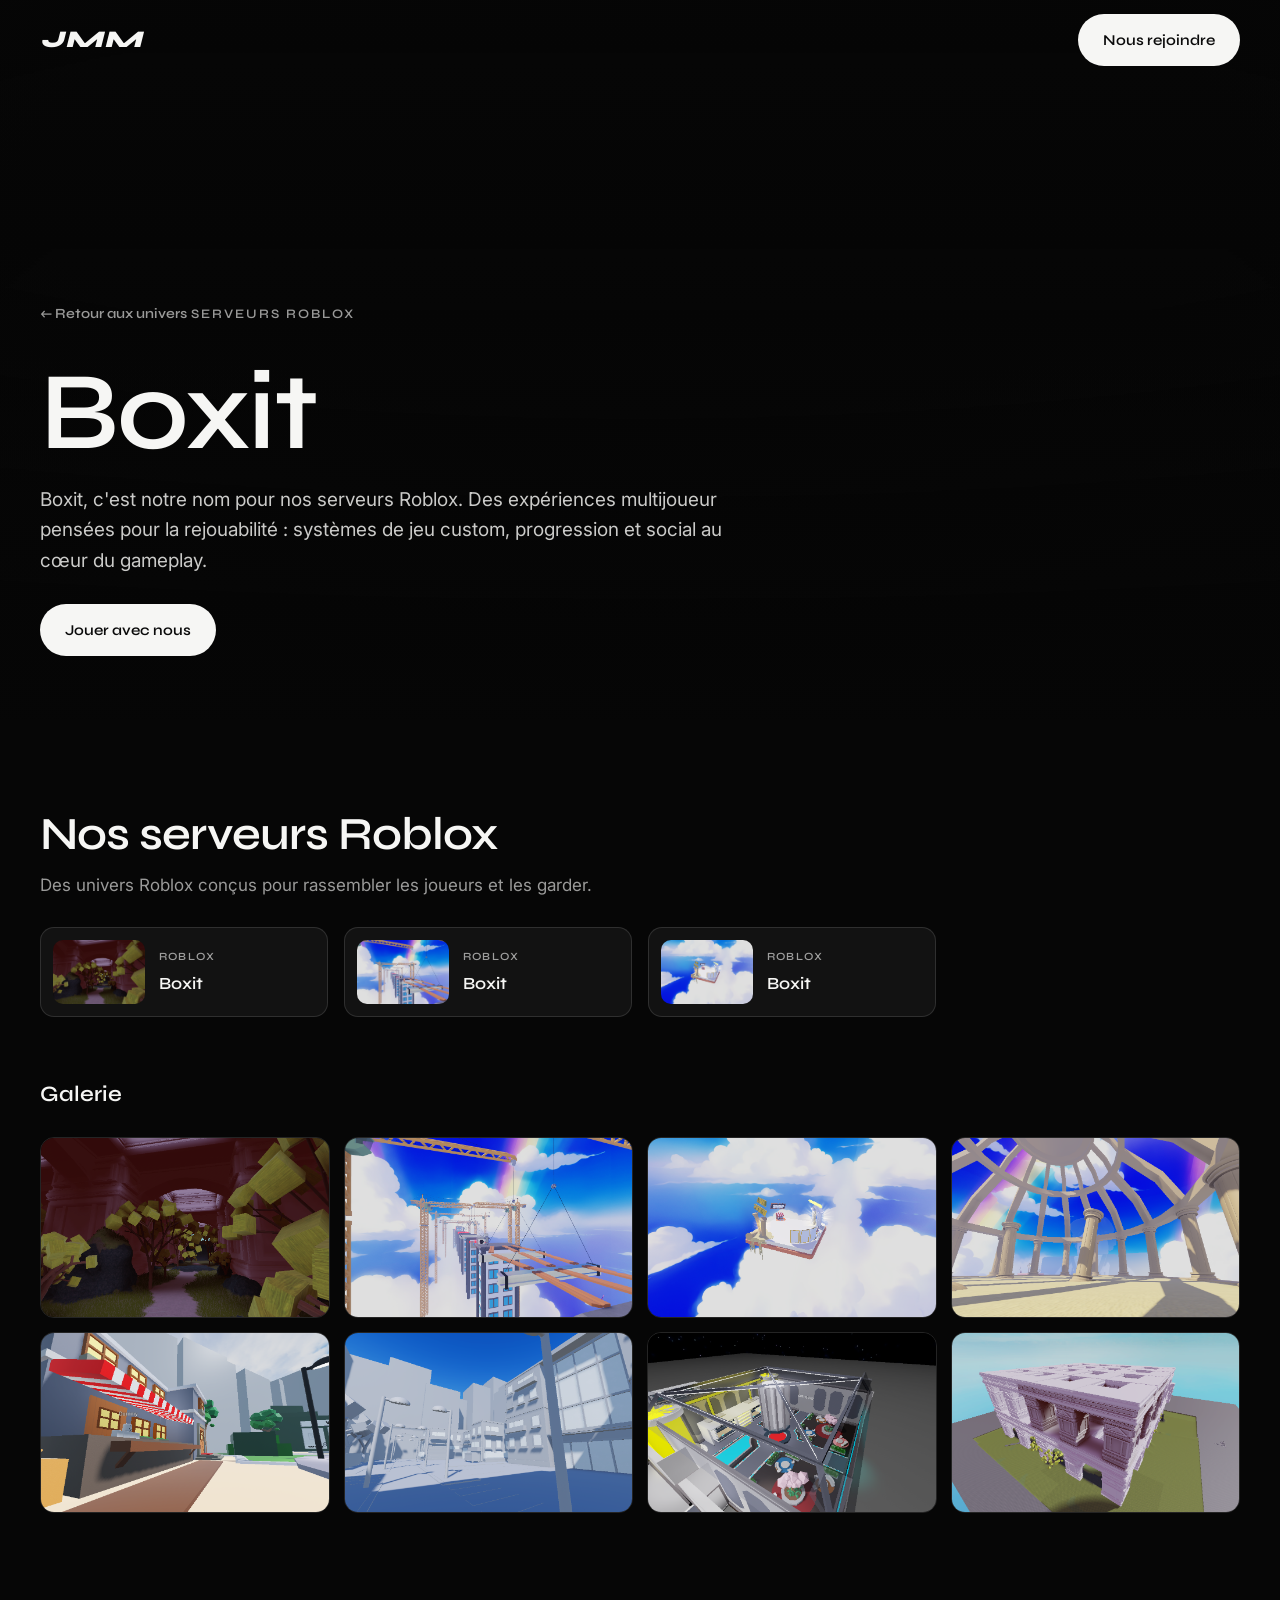
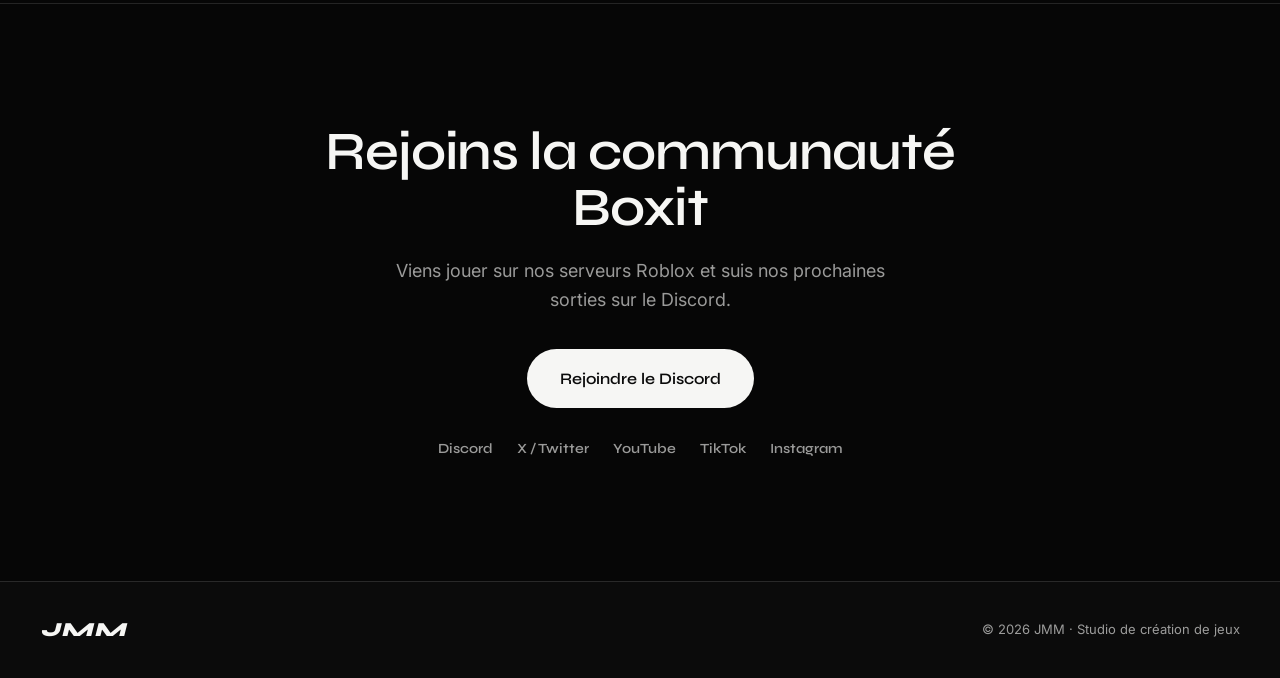
==== boxit.html @ cb634ab4 "Site JMM : studio de création de jeux Hero vidéo, derniers jeux, pages dédiées Harmonie (FiveM) / Bo" ====
<!DOCTYPE html>
<html lang="fr">
<head>
  <meta charset="UTF-8" />
  <meta name="viewport" content="width=device-width, initial-scale=1.0" />
  <title>Boxit — Serveurs Roblox | JMM</title>
  <meta name="description" content="Boxit : notre nom pour nos serveurs Roblox. Des expériences multijoueur pensées pour la rejouabilité." />
  <link rel="preconnect" href="https://fonts.googleapis.com" />
  <link rel="preconnect" href="https://fonts.gstatic.com" crossorigin />
  <link href="https://fonts.googleapis.com/css2?family=Inter:wght@400;500;600&family=Syne:wght@500;600;700;800&display=swap" rel="stylesheet" />
  <link rel="stylesheet" href="styles.css" />
</head>
<body>

  <header class="header" id="header">
    <div class="header__inner">
      <a href="index.html" class="logo">JMM</a>
      <a href="index.html#contact" class="btn btn--solid header__cta">Nous rejoindre</a>
    </div>
  </header>

  <!-- SOUS-HERO -->
  <section class="subhero">
    <div class="subhero__bg">
      <video autoplay muted loop playsinline preload="auto"><source src="videos/boxit.mp4" type="video/mp4" /></video>
      <div class="hero__filter"></div>
    </div>
    <div class="subhero__content">
      <a href="index.html#univers" class="back">← Retour aux univers</a>
      <span class="subhero__type">Serveurs Roblox</span>
      <h1 class="subhero__title">Boxit</h1>
      <p class="subhero__sub">
        Boxit, c'est notre nom pour nos serveurs Roblox. Des expériences multijoueur pensées
        pour la rejouabilité : systèmes de jeu custom, progression et social au cœur du gameplay.
      </p>
      <a href="index.html#contact" class="btn btn--solid">Jouer avec nous</a>
    </div>
  </section>

  <!-- DÉTAIL -->
  <section class="detail">
    <div class="detail__inner">
      <div class="detail__intro">
        <h2 class="section-title">Nos serveurs Roblox</h2>
        <p>Des univers Roblox conçus pour rassembler les joueurs et les garder.</p>
      </div>

      <div class="glist">
        <article class="gitem"><img src="images/boxit-1.png" alt="Boxit" /><div><span class="gitem__tag">Roblox</span><h4>Boxit</h4></div></article>
        <article class="gitem"><img src="images/boxit-2.png" alt="Boxit" /><div><span class="gitem__tag">Roblox</span><h4>Boxit</h4></div></article>
        <article class="gitem"><img src="images/boxit-3.png" alt="Boxit" /><div><span class="gitem__tag">Roblox</span><h4>Boxit</h4></div></article>
      </div>

      <h3 class="detail__subtitle">Galerie</h3>
      <div class="gallery">
        <img src="images/boxit-1.png" alt="Boxit - capture 1" />
        <img src="images/boxit-2.png" alt="Boxit - capture 2" />
        <img src="images/boxit-3.png" alt="Boxit - capture 3" />
        <img src="images/boxit-4.png" alt="Boxit - capture 4" />
        <img src="images/boxit-5.png" alt="Boxit - capture 5" />
        <img src="images/boxit-6.png" alt="Boxit - capture 6" />
        <img src="images/boxit-7.png" alt="Boxit - capture 7" />
        <img src="images/boxit-8.png" alt="Boxit - capture 8" />
      </div>
    </div>
  </section>

  <!-- CONTACT -->
  <section class="contact" id="contact">
    <div class="contact__inner">
      <h2 class="contact__title">Rejoins la communauté Boxit</h2>
      <p class="contact__sub">Viens jouer sur nos serveurs Roblox et suis nos prochaines sorties sur le Discord.</p>
      <a href="#" class="btn btn--solid btn--lg">Rejoindre le Discord</a>
      <div class="contact__socials">
        <a href="#">Discord</a>
        <a href="#">X / Twitter</a>
        <a href="#">YouTube</a>
        <a href="#">TikTok</a>
        <a href="#">Instagram</a>
      </div>
    </div>
  </section>

  <footer class="footer">
    <div class="footer__inner">
      <a href="index.html" class="logo logo--sm">JMM</a>
      <span class="footer__copy">© 2026 JMM · Studio de création de jeux</span>
    </div>
  </footer>

  <script>
    const header = document.getElementById('header');
    const onScroll = () => header.classList.toggle('is-scrolled', window.scrollY > 20);
    window.addEventListener('scroll', onScroll, { passive: true });
    onScroll();
  </script>
</body>
</html>
---- styles.css ----
/* ===== Reset & tokens ===== */
*, *::before, *::after { box-sizing: border-box; margin: 0; padding: 0; }

:root {
  --bg: #060606;
  --bg-2: #0b0b0b;
  --surface: #121212;
  --text: #f6f6f4;
  --muted: rgba(246, 246, 244, 0.62);
  --line: rgba(255, 255, 255, 0.12);
  --head: "Syne", system-ui, sans-serif;
  --body: "Inter", system-ui, sans-serif;
  --max: 1320px;
}

html { scroll-behavior: smooth; }
body {
  background: var(--bg); color: var(--text); font-family: var(--body);
  line-height: 1.6; -webkit-font-smoothing: antialiased; overflow-x: hidden;
}
a { color: inherit; text-decoration: none; }

/* ===== Buttons ===== */
.btn {
  display: inline-flex; align-items: center; justify-content: center; gap: 8px;
  font-family: var(--head); font-weight: 600; font-size: 15px;
  padding: 13px 24px; border-radius: 999px; border: 1px solid transparent;
  cursor: pointer; white-space: nowrap;
  transition: transform .2s ease, background .2s ease, border-color .2s ease, color .2s ease;
}
.btn--solid { background: var(--text); color: #0a0a0a; }
.btn--solid:hover { transform: translateY(-2px); background: #fff; }
.btn--ghost { color: var(--text); border-color: var(--line); background: rgba(255,255,255,0.06); }
.btn--ghost:hover { transform: translateY(-2px); border-color: rgba(255,255,255,0.4); background: rgba(255,255,255,0.1); }
.btn--lg { padding: 16px 32px; font-size: 16px; }

/* ===== Logo ===== */
.logo { font-family: var(--head); font-weight: 800; font-style: italic; font-size: 24px; letter-spacing: 1px; }
.logo--sm { font-size: 20px; }

/* ===== Header ===== */
.header {
  position: fixed; inset: 0 0 auto 0; z-index: 50;
  border-bottom: 1px solid transparent;
  transition: background .3s ease, border-color .3s ease;
}
.header.is-scrolled { background: rgba(6,6,6,0.72); backdrop-filter: blur(14px); border-bottom: 1px solid var(--line); }
.header__inner { max-width: var(--max); margin: 0 auto; padding: 0 40px; height: 80px; display: flex; align-items: center; justify-content: space-between; }

/* ===== Hero ===== */
.hero { position: relative; min-height: 100svh; display: flex; align-items: center; padding: 120px 0 110px; overflow: hidden; }
.hero__bg { position: absolute; inset: 0; z-index: 0; }
.hero__video { width: 100%; height: 100%; object-fit: cover; opacity: 0.4; transform: translateZ(0); }
.hero__filter {
  position: absolute; inset: 0; pointer-events: none;
  background:
    linear-gradient(180deg, rgba(6,6,6,0.55) 0%, rgba(6,6,6,0.30) 40%, rgba(6,6,6,0.95) 100%),
    radial-gradient(120% 80% at 50% 25%, transparent 40%, rgba(6,6,6,0.55) 100%);
}
.hero__content { position: relative; z-index: 2; max-width: var(--max); width: 100%; margin: 0 auto; padding: 0 40px; }
.hero__title { font-family: var(--head); font-weight: 600; font-size: clamp(40px, 6.5vw, 86px); line-height: 1.04; letter-spacing: -0.02em; max-width: 16ch; text-wrap: balance; }
.hero__sub { font-size: clamp(16px, 1.6vw, 20px); color: var(--muted); max-width: 56ch; margin-top: 24px; }
.hero__sub strong { color: var(--text); font-weight: 600; }
.hero__actions { display: flex; gap: 14px; margin-top: 38px; flex-wrap: wrap; }

.scroll-hint {
  position: absolute; z-index: 3; bottom: 36px; left: 50%; transform: translateX(-50%);
  font-family: var(--head); font-weight: 600; font-size: 11px;
  text-transform: uppercase; letter-spacing: 2px; color: var(--muted);
  display: flex; align-items: center; gap: 12px;
}
.scroll-hint::after { content: ""; width: 1px; height: 34px; background: linear-gradient(var(--muted), transparent); animation: scrolldown 1.8s ease-in-out infinite; }
@keyframes scrolldown { 0%,100% { opacity:.3; transform: scaleY(.5); } 50% { opacity:1; transform: scaleY(1); } }

/* ===== Sections génériques ===== */
.section-head { max-width: var(--max); margin: 0 auto; padding: 0 40px; }
.section-title { font-family: var(--head); font-weight: 600; font-size: clamp(28px, 4vw, 46px); line-height: 1.05; letter-spacing: -0.02em; }
.section-sub { color: var(--muted); font-size: 17px; margin-top: 12px; }

.games { padding: 110px 0 90px; }
.cats { padding: 30px 0 120px; }

/* ===== Ticker (marquee jeux) ===== */
.ticker {
  margin-top: 48px; overflow: hidden;
  -webkit-mask: linear-gradient(90deg, transparent, #000 6%, #000 94%, transparent);
          mask: linear-gradient(90deg, transparent, #000 6%, #000 94%, transparent);
}
.ticker__track { display: flex; gap: 22px; width: max-content; animation: ticker 42s linear infinite; }
.ticker:hover .ticker__track { animation-play-state: paused; }
@keyframes ticker { to { transform: translateX(-50%); } }

.gcard {
  position: relative; flex-shrink: 0; width: 360px; aspect-ratio: 16 / 10;
  border-radius: 16px; overflow: hidden; border: 1px solid var(--line); background: var(--surface);
}
.gcard img { width: 100%; height: 100%; object-fit: cover; display: block; }
.gcard__ph { width: 100%; height: 100%; background: radial-gradient(80% 80% at 30% 20%, rgba(255,255,255,0.10), transparent 60%), linear-gradient(135deg, #1a1a1a, #0a0a0a); }
.gcard__meta { position: absolute; inset: auto 0 0 0; padding: 18px; background: linear-gradient(180deg, transparent, rgba(0,0,0,0.85)); }
.gcard__tag { display: inline-block; font-family: var(--head); font-weight: 600; font-size: 11px; text-transform: uppercase; letter-spacing: 1.5px; color: var(--muted); margin-bottom: 6px; }
.gcard__name { font-family: var(--head); font-weight: 600; font-size: 20px; }

/* ===== Onglets catégories ===== */
.cats__tabs { max-width: var(--max); margin: 40px auto 0; padding: 0 40px; display: flex; gap: 10px; flex-wrap: wrap; border-bottom: 1px solid var(--line); }
.cat-tab {
  font-family: var(--head); font-weight: 600; font-size: 16px; color: var(--muted);
  background: none; border: 0; cursor: pointer; padding: 14px 6px; margin-bottom: -1px;
  border-bottom: 2px solid transparent; transition: color .2s, border-color .2s;
}
.cat-tab:hover { color: var(--text); }
.cat-tab.is-active { color: var(--text); border-bottom-color: var(--text); }

/* ===== Panneaux catégories ===== */
.cat-panel { display: none; max-width: var(--max); margin: 0 auto; padding: 40px 40px 0; }
.cat-panel.is-active { display: block; animation: fade .35s ease; }
@keyframes fade { from { opacity: 0; transform: translateY(10px); } to { opacity: 1; transform: none; } }
.cat-panel__video { border-radius: 20px; overflow: hidden; border: 1px solid var(--line); aspect-ratio: 16 / 9; background: #000; }
.cat-panel__video video { width: 100%; height: 100%; object-fit: cover; display: block; }
.cat-panel__desc { margin-top: 30px; }
.cat-panel__desc--full { margin-top: 0; }
.cat-panel__type { font-family: var(--head); font-weight: 600; font-size: 13px; text-transform: uppercase; letter-spacing: 2px; color: var(--muted); }
.cat-panel__desc h3 { font-family: var(--head); font-weight: 600; font-size: clamp(26px, 3.5vw, 40px); line-height: 1.1; margin: 10px 0 14px; }
.cat-panel__desc > p { color: var(--muted); font-size: 17px; max-width: 64ch; }

/* ===== Liste de jeux (dans une catégorie) ===== */
.glist { margin-top: 28px; display: grid; grid-template-columns: repeat(auto-fill, minmax(240px, 1fr)); gap: 16px; }
.gitem { display: flex; align-items: center; gap: 14px; padding: 12px; border: 1px solid var(--line); border-radius: 14px; background: var(--surface); transition: border-color .2s, transform .2s; }
.gitem:hover { border-color: rgba(255,255,255,0.32); transform: translateY(-3px); }
.gitem img, .gitem__ph { width: 92px; height: 64px; border-radius: 10px; object-fit: cover; flex-shrink: 0; }
.gitem__ph { background: radial-gradient(80% 80% at 30% 20%, rgba(255,255,255,0.10), transparent 60%), linear-gradient(135deg, #1a1a1a, #0a0a0a); }
.gitem__tag { display: block; font-family: var(--head); font-weight: 600; font-size: 11px; text-transform: uppercase; letter-spacing: 1.2px; color: var(--muted); margin-bottom: 4px; }
.gitem h4 { font-family: var(--head); font-weight: 600; font-size: 17px; }

/* ===== Cartes univers (vers pages dédiées) ===== */
.univers { max-width: var(--max); margin: 44px auto 0; padding: 0 40px; display: grid; grid-template-columns: repeat(3, 1fr); gap: 22px; }
.ucard { position: relative; display: block; height: 440px; border-radius: 20px; overflow: hidden; border: 1px solid var(--line); }
.ucard img { position: absolute; inset: 0; width: 100%; height: 100%; object-fit: cover; transition: transform .6s ease; }
.ucard:hover img { transform: scale(1.06); }
/* image zoomée pour recadrer hors du ciel sombre (pas de bordure noire) */
.ucard img.card-zoom { transform: scale(1.5); transform-origin: 50% 58%; }
.ucard:hover img.card-zoom { transform: scale(1.57); }
.ucard__overlay { position: absolute; inset: 0; background: linear-gradient(180deg, rgba(6,6,6,0.15) 0%, rgba(6,6,6,0.25) 45%, rgba(6,6,6,0.92) 100%); transition: background .3s ease; }
.ucard:hover .ucard__overlay { background: linear-gradient(180deg, rgba(6,6,6,0.1) 0%, rgba(6,6,6,0.32) 45%, rgba(6,6,6,0.96) 100%); }
.ucard__body { position: absolute; inset: auto 0 0 0; z-index: 2; padding: 28px; }
.ucard__type { font-family: var(--head); font-weight: 600; font-size: 12px; text-transform: uppercase; letter-spacing: 1.5px; color: var(--muted); }
.ucard__body h3 { font-family: var(--head); font-weight: 600; font-size: 30px; margin: 8px 0 14px; }
.ucard__link { display: inline-flex; align-items: center; gap: 8px; font-family: var(--head); font-weight: 600; font-size: 14px; color: var(--text); }
.ucard__link svg { width: 16px; height: 16px; transition: transform .25s ease; }
.ucard:hover .ucard__link svg { transform: translateX(5px); }

/* ===== Pages dédiées : sous-hero vidéo ===== */
.subhero { position: relative; min-height: 80svh; display: flex; align-items: flex-end; padding: 130px 0 64px; overflow: hidden; }
.subhero__bg { position: absolute; inset: 0; z-index: 0; }
.subhero__bg video { width: 100%; height: 100%; object-fit: cover; opacity: 0.5; transform: translateZ(0); }
.subhero__content { position: relative; z-index: 2; max-width: var(--max); width: 100%; margin: 0 auto; padding: 0 40px; }
.back { display: inline-block; font-family: var(--head); font-weight: 600; font-size: 14px; color: var(--muted); margin-bottom: 22px; transition: color .2s; }
.back:hover { color: var(--text); }
.subhero__type { font-family: var(--head); font-weight: 600; font-size: 13px; text-transform: uppercase; letter-spacing: 2px; color: var(--muted); }
.subhero__title { font-family: var(--head); font-weight: 600; font-size: clamp(48px, 9vw, 110px); line-height: 0.98; letter-spacing: -0.02em; margin: 12px 0 18px; }
.subhero__sub { color: rgba(246,246,244,0.82); font-size: clamp(16px, 1.6vw, 19px); max-width: 60ch; margin-bottom: 28px; }

/* ===== Pages dédiées : contenu ===== */
.detail { padding: 90px 0; }
.detail__inner { max-width: var(--max); margin: 0 auto; padding: 0 40px; }
.detail__intro p { color: var(--muted); font-size: 17px; max-width: 64ch; margin-top: 14px; }
.detail__subtitle { font-family: var(--head); font-weight: 600; font-size: 22px; margin-top: 60px; }
.gallery { display: grid; grid-template-columns: repeat(auto-fill, minmax(260px, 1fr)); gap: 14px; margin-top: 24px; }
.gallery img { width: 100%; aspect-ratio: 16 / 10; object-fit: cover; border-radius: 14px; border: 1px solid var(--line); display: block; }

/* ===== Contact ===== */
.contact { border-top: 1px solid var(--line); padding: 120px 0; text-align: center; }
.contact__inner { max-width: 720px; margin: 0 auto; padding: 0 40px; }
.contact__title { font-family: var(--head); font-weight: 600; font-size: clamp(30px, 5vw, 54px); line-height: 1.05; letter-spacing: -0.02em; }
.contact__sub { color: var(--muted); font-size: 18px; margin: 20px auto 34px; max-width: 48ch; }
.contact__socials { display: flex; gap: 24px; justify-content: center; flex-wrap: wrap; margin-top: 30px; }
.contact__socials a { font-family: var(--head); font-weight: 600; font-size: 14px; color: var(--muted); transition: color .2s; }
.contact__socials a:hover { color: var(--text); }

/* ===== Footer ===== */
.footer { border-top: 1px solid var(--line); background: var(--bg-2); padding: 32px 0; }
.footer__inner { max-width: var(--max); margin: 0 auto; padding: 0 40px; display: flex; align-items: center; justify-content: space-between; gap: 16px; flex-wrap: wrap; }
.footer__copy { color: var(--muted); font-size: 13px; }

/* ===== Responsive ===== */
@media (max-width: 820px) {
  .header__inner, .hero__content, .section-head, .univers, .subhero__content, .detail__inner, .footer__inner, .contact__inner { padding-left: 22px; padding-right: 22px; }
  .gcard { width: 280px; }
  .univers { grid-template-columns: 1fr; }
  .ucard { height: 360px; }
  .gallery { grid-template-columns: 1fr; }
  .scroll-hint { display: none; }
}
@media (prefers-reduced-motion: reduce) {
  html { scroll-behavior: auto; }
  .ticker__track { animation: none; }
  .scroll-hint::after { animation: none; }
}
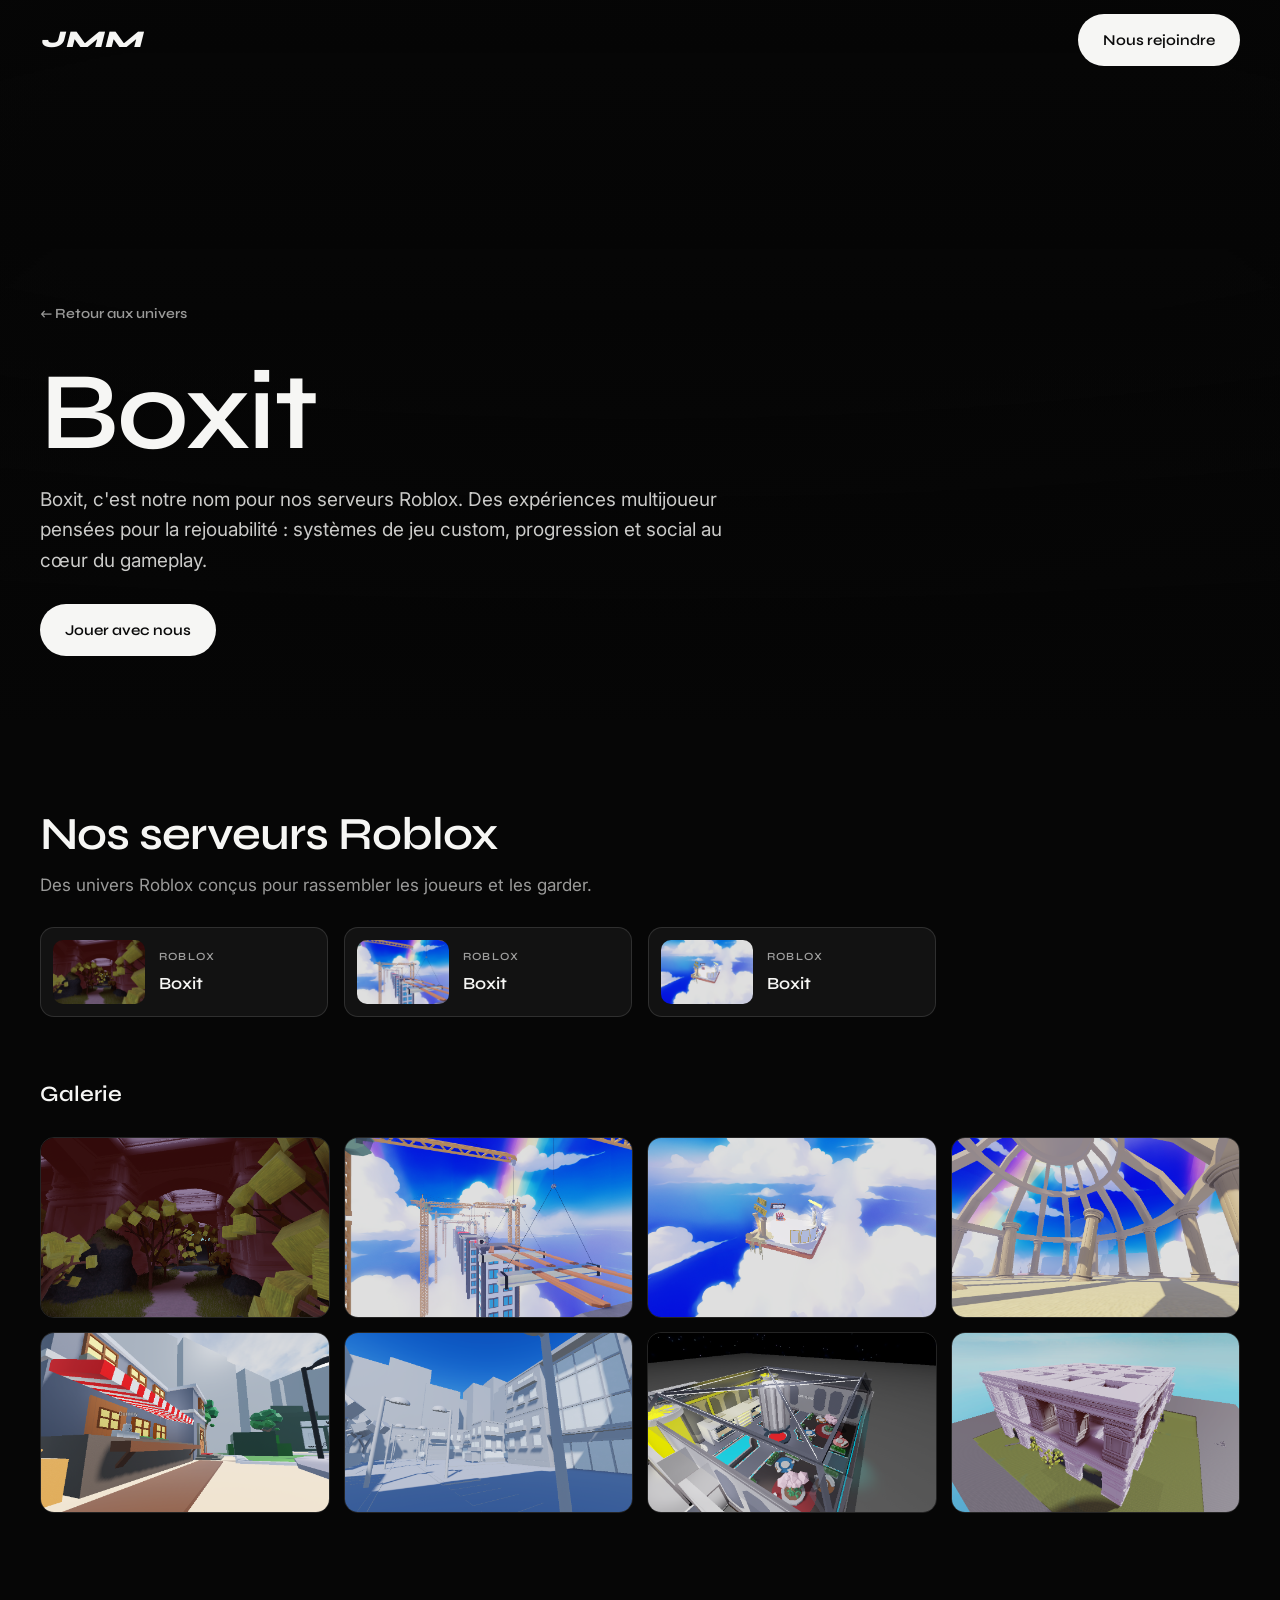
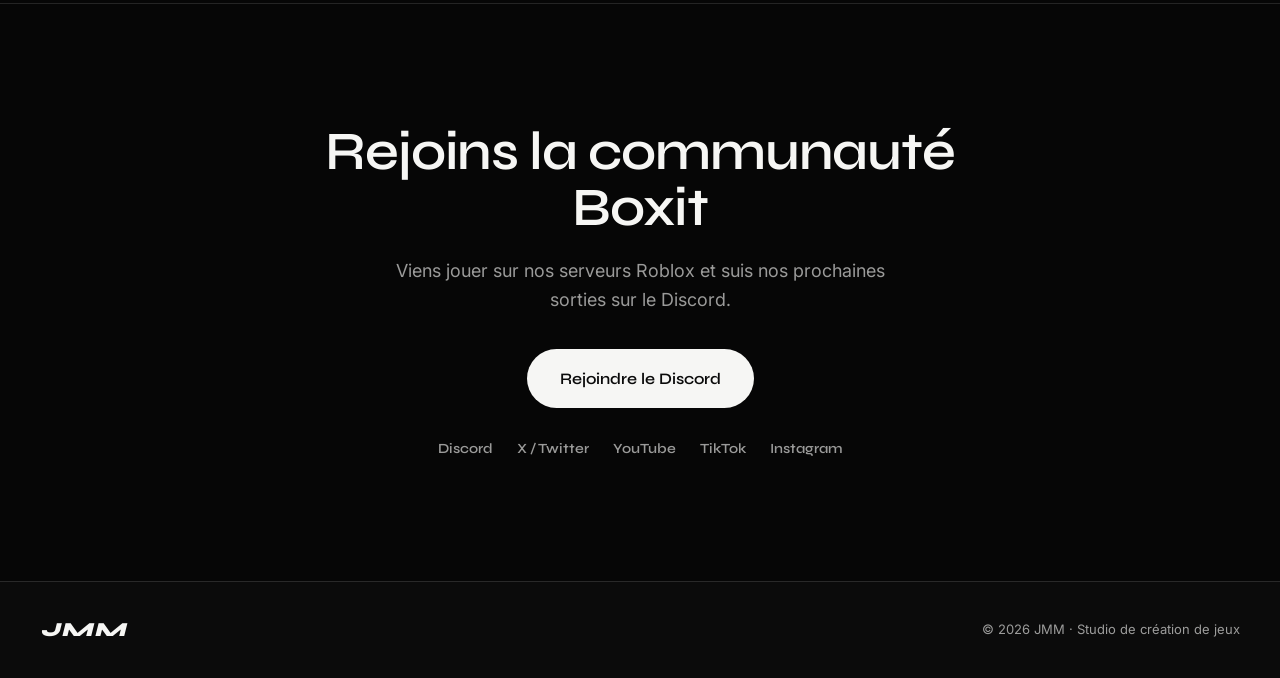
==== commit b41ec39f: "Retire les libellés de type au-dessus des titres (sous-hero pages dédiées) Co-Authored-By: Claude Op" ====
--- a/boxit.html
+++ b/boxit.html
@@ -27,7 +27,6 @@
     </div>
     <div class="subhero__content">
       <a href="index.html#univers" class="back">← Retour aux univers</a>
-      <span class="subhero__type">Serveurs Roblox</span>
       <h1 class="subhero__title">Boxit</h1>
       <p class="subhero__sub">
         Boxit, c'est notre nom pour nos serveurs Roblox. Des expériences multijoueur pensées
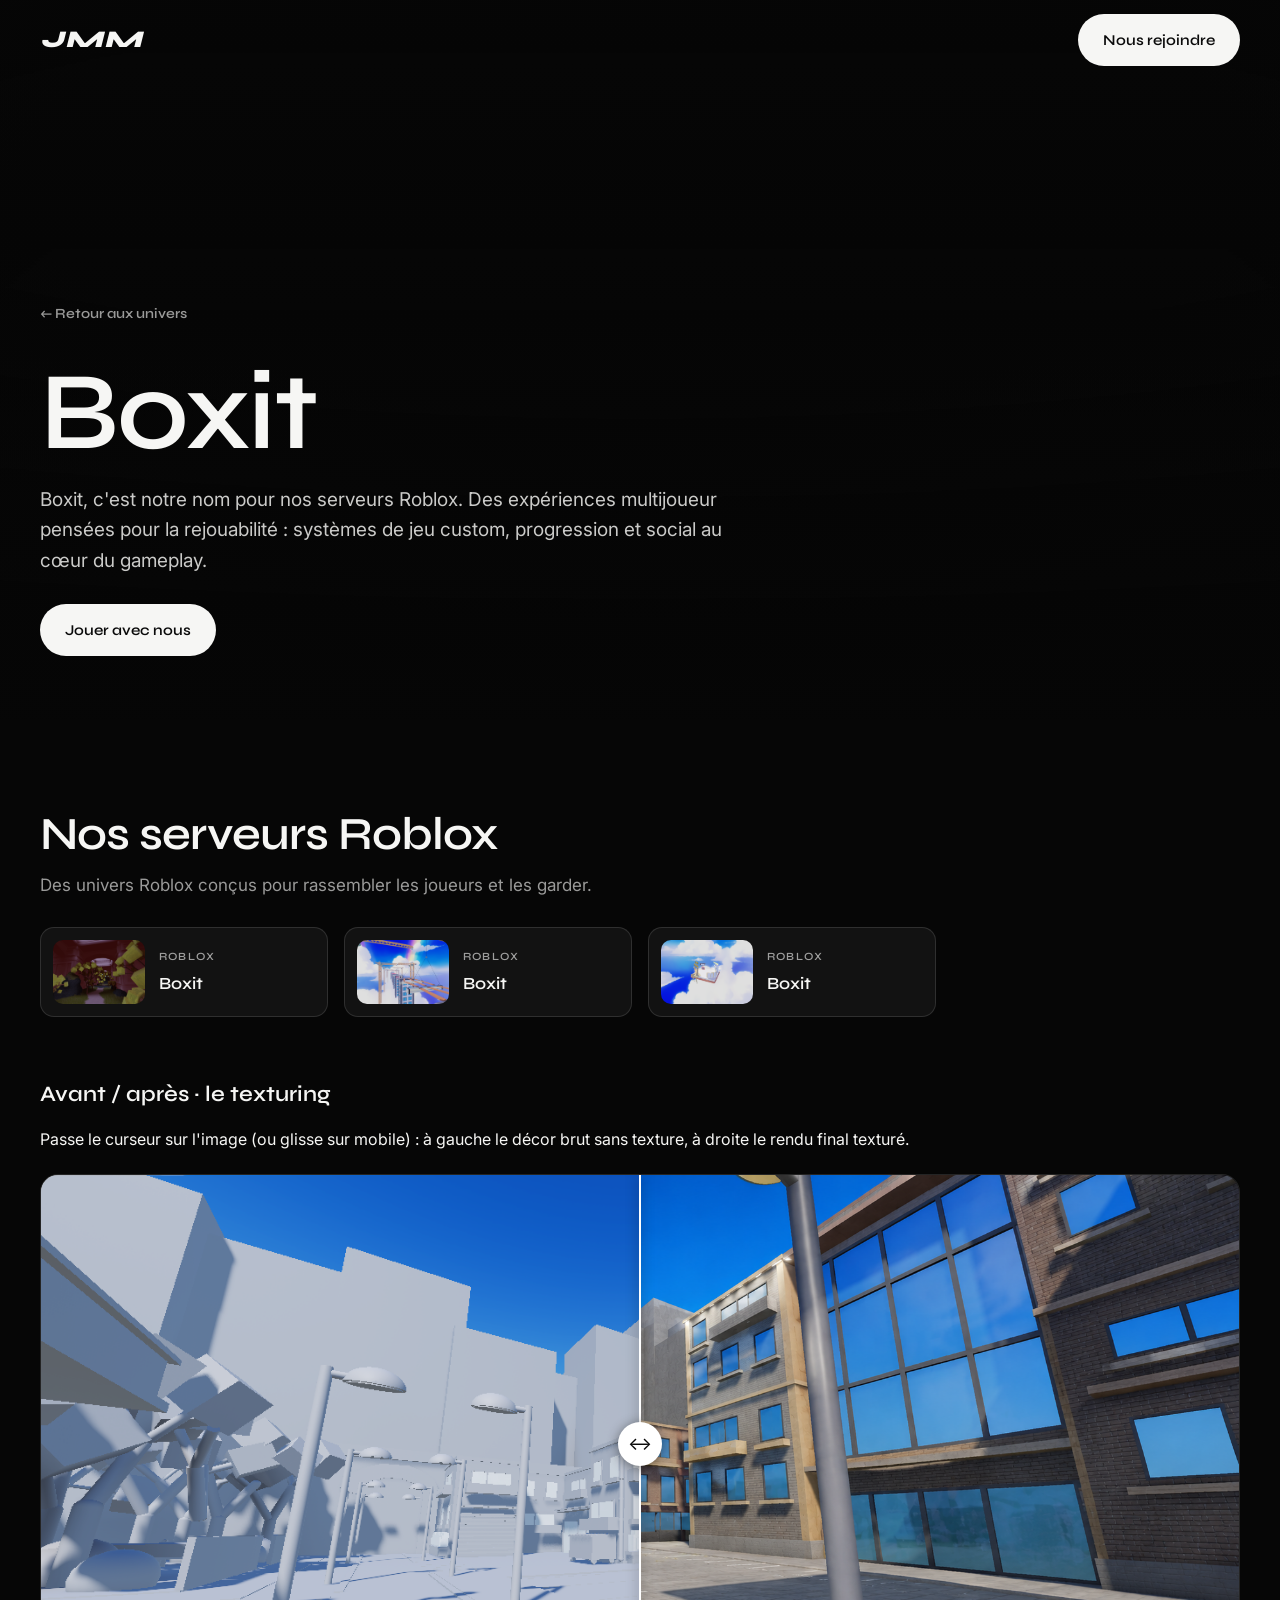
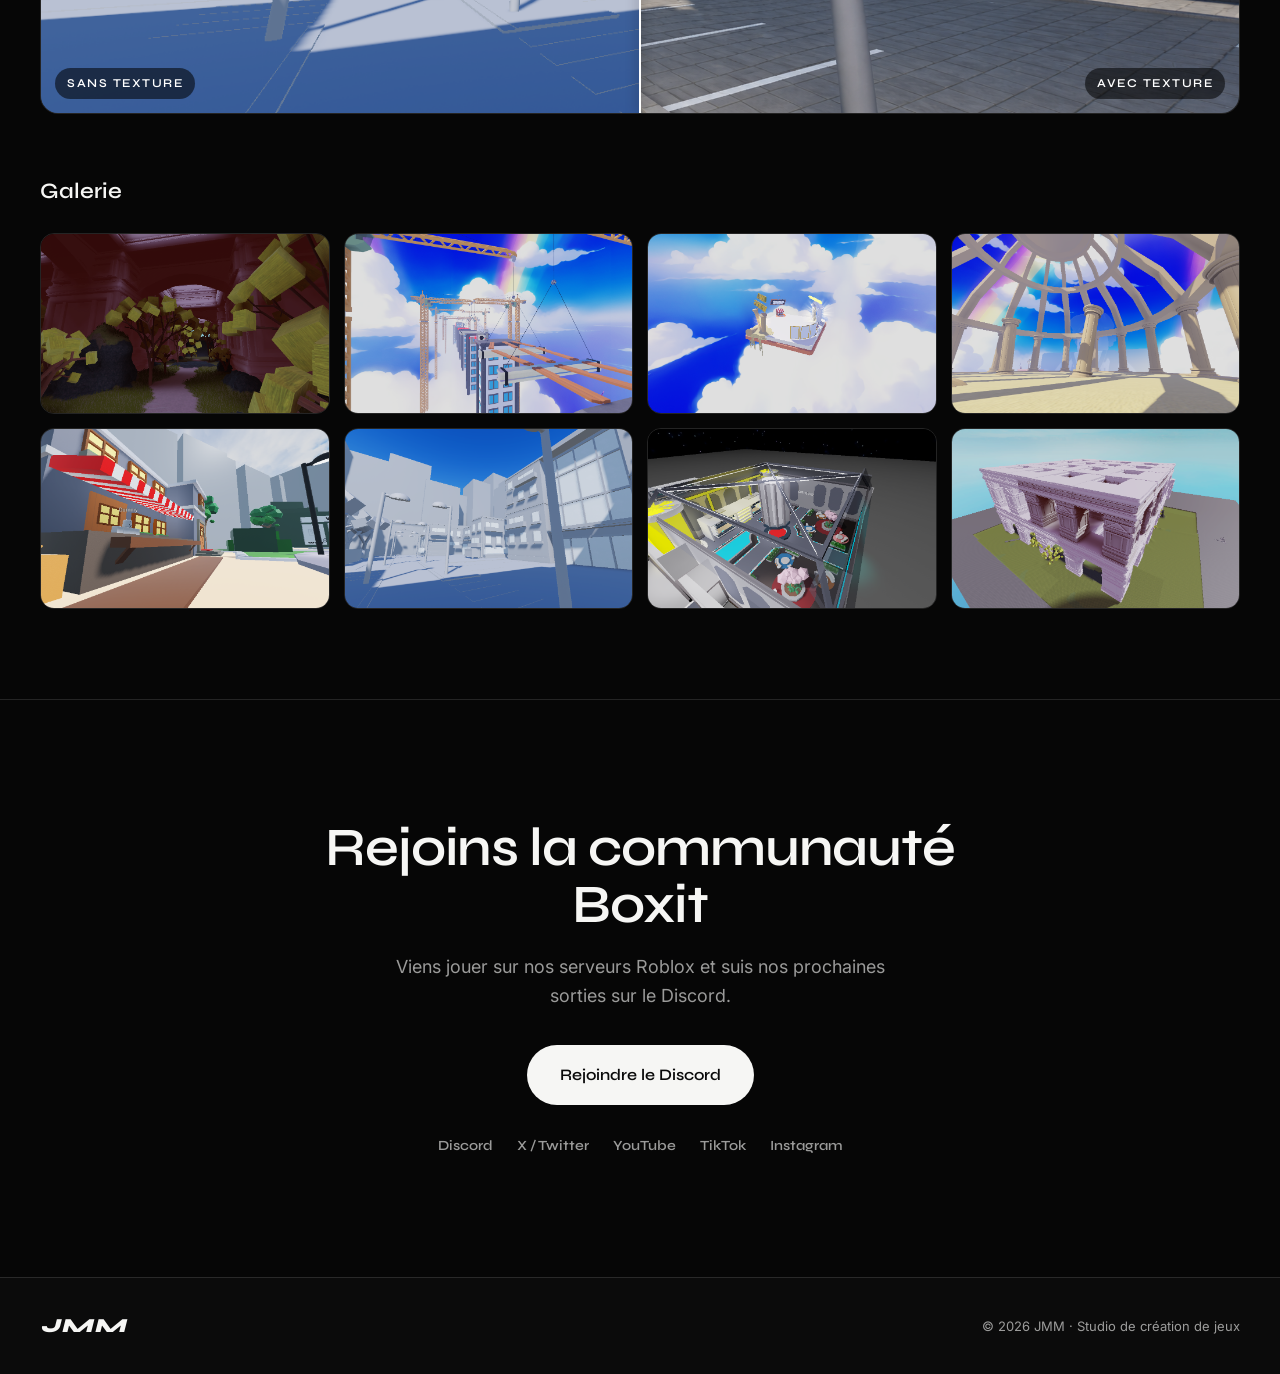
==== commit 31563c4c: "Page Boxit : comparateur avant/apres texturing + lightbox galerie - Comparateur interactif (drag/sur" ====
--- a/boxit.html
+++ b/boxit.html
@@ -50,6 +50,16 @@
         <article class="gitem"><img src="images/boxit-3.png" alt="Boxit" /><div><span class="gitem__tag">Roblox</span><h4>Boxit</h4></div></article>
       </div>
 
+      <h3 class="detail__subtitle">Avant / après · le texturing</h3>
+      <p class="detail__intro" style="margin-top:14px">Passe le curseur sur l'image (ou glisse sur mobile) : à gauche le décor brut sans texture, à droite le rendu final texturé.</p>
+      <div class="ba">
+        <img class="ba__img ba__after" src="images/boxit-compare-b.png" alt="Avec texture" />
+        <img class="ba__img ba__before" src="images/boxit-compare-a.png" alt="Sans texture" />
+        <div class="ba__divider"><span class="ba__handle">&#8596;</span></div>
+        <span class="ba__tag ba__tag--l">Sans texture</span>
+        <span class="ba__tag ba__tag--r">Avec texture</span>
+      </div>
+
       <h3 class="detail__subtitle">Galerie</h3>
       <div class="gallery">
         <img src="images/boxit-1.png" alt="Boxit - capture 1" />
@@ -87,11 +97,6 @@
     </div>
   </footer>
 
-  <script>
-    const header = document.getElementById('header');
-    const onScroll = () => header.classList.toggle('is-scrolled', window.scrollY > 20);
-    window.addEventListener('scroll', onScroll, { passive: true });
-    onScroll();
-  </script>
+  <script src="script.js"></script>
 </body>
 </html>
--- a/styles.css
+++ b/styles.css
@@ -165,7 +165,24 @@
 .detail__intro p { color: var(--muted); font-size: 17px; max-width: 64ch; margin-top: 14px; }
 .detail__subtitle { font-family: var(--head); font-weight: 600; font-size: 22px; margin-top: 60px; }
 .gallery { display: grid; grid-template-columns: repeat(auto-fill, minmax(260px, 1fr)); gap: 14px; margin-top: 24px; }
-.gallery img { width: 100%; aspect-ratio: 16 / 10; object-fit: cover; border-radius: 14px; border: 1px solid var(--line); display: block; }
+.gallery img { width: 100%; aspect-ratio: 16 / 10; object-fit: cover; border-radius: 14px; border: 1px solid var(--line); display: block; cursor: zoom-in; transition: opacity .2s; }
+.gallery img:hover { opacity: .85; }
+
+/* ===== Comparateur avant / après ===== */
+.ba { position: relative; width: 100%; aspect-ratio: 1870 / 841; margin-top: 22px; border-radius: 18px; overflow: hidden; border: 1px solid var(--line); user-select: none; touch-action: none; cursor: ew-resize; --pos: 50%; }
+.ba__img { position: absolute; inset: 0; width: 100%; height: 100%; object-fit: cover; display: block; pointer-events: none; }
+.ba__before { clip-path: inset(0 calc(100% - var(--pos)) 0 0); }
+.ba__divider { position: absolute; top: 0; bottom: 0; left: var(--pos); width: 2px; margin-left: -1px; background: #fff; pointer-events: none; box-shadow: 0 0 12px rgba(0,0,0,.6); }
+.ba__handle { position: absolute; top: 50%; left: 50%; transform: translate(-50%,-50%); width: 44px; height: 44px; border-radius: 50%; background: #fff; color: #0a0a0a; display: grid; place-items: center; font-size: 18px; box-shadow: 0 2px 12px rgba(0,0,0,.45); }
+.ba__tag { position: absolute; bottom: 14px; font-family: var(--head); font-weight: 600; font-size: 12px; text-transform: uppercase; letter-spacing: 1.5px; color: #fff; background: rgba(0,0,0,.55); padding: 6px 12px; border-radius: 999px; pointer-events: none; }
+.ba__tag--l { left: 14px; }
+.ba__tag--r { right: 14px; }
+
+/* ===== Lightbox ===== */
+.lightbox { position: fixed; inset: 0; z-index: 200; display: none; align-items: center; justify-content: center; background: rgba(0,0,0,.92); padding: 24px; cursor: zoom-out; }
+.lightbox.is-open { display: flex; }
+.lightbox img { max-width: 95vw; max-height: 92vh; border-radius: 8px; box-shadow: 0 20px 60px rgba(0,0,0,.6); }
+.lightbox__close { position: absolute; top: 16px; right: 22px; background: none; border: 0; color: #fff; font-size: 40px; line-height: 1; cursor: pointer; }
 
 /* ===== Contact ===== */
 .contact { border-top: 1px solid var(--line); padding: 120px 0; text-align: center; }
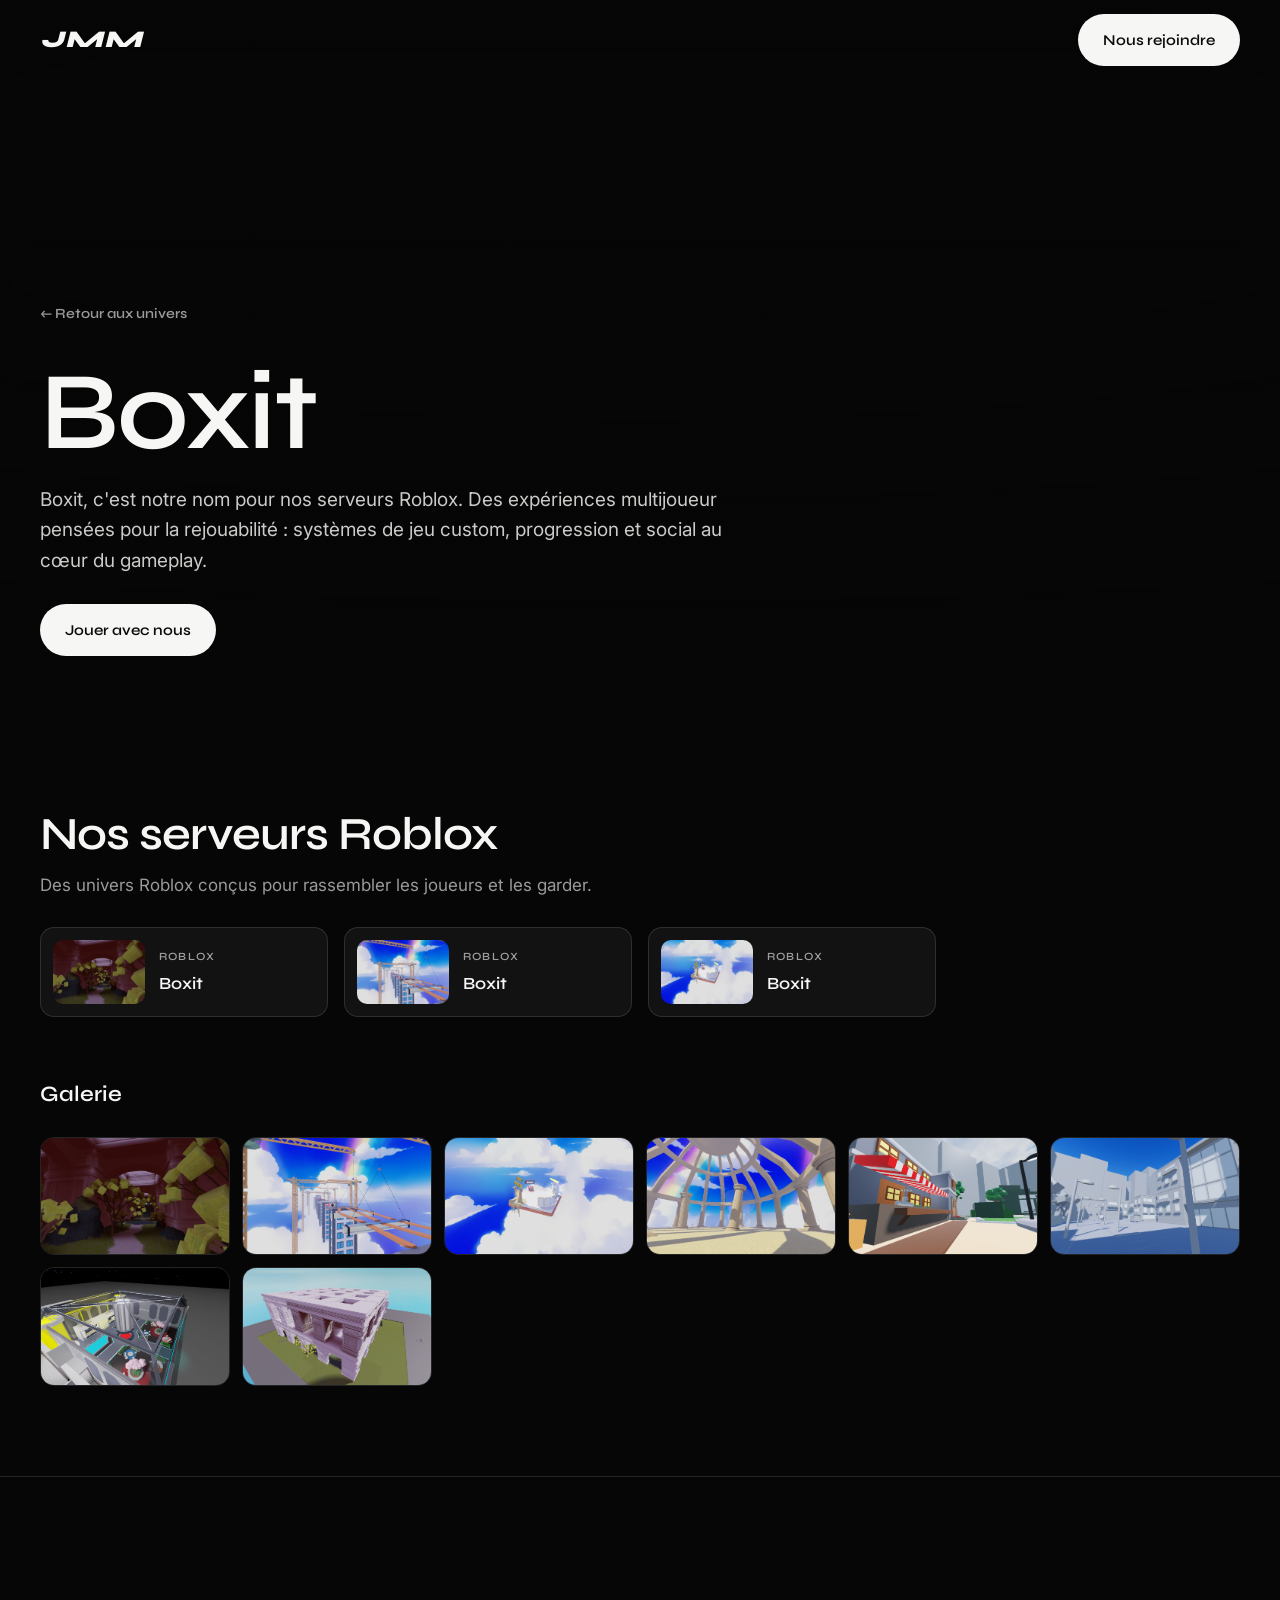
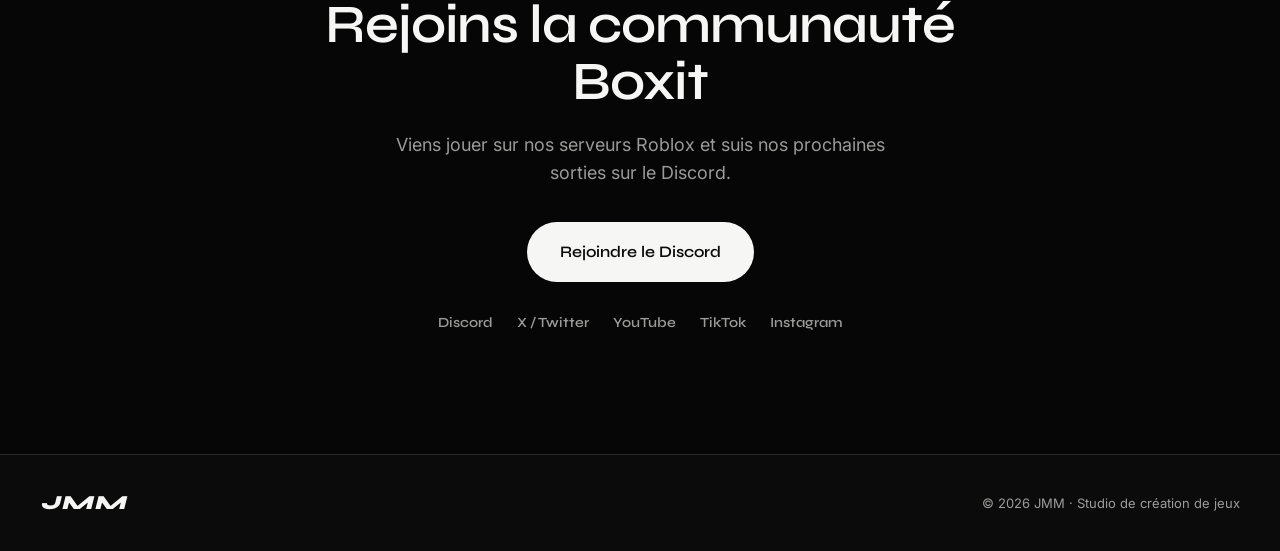
==== commit 95e92139: "Retire le comparateur (galerie Boxit comme avant) + galerie Harmonie 2x5 plus grosse Co-Authored-By:" ====
--- a/boxit.html
+++ b/boxit.html
@@ -50,16 +50,6 @@
         <article class="gitem"><img src="images/boxit-3.png" alt="Boxit" /><div><span class="gitem__tag">Roblox</span><h4>Boxit</h4></div></article>
       </div>
 
-      <h3 class="detail__subtitle">Avant / après · le texturing</h3>
-      <p class="detail__intro" style="margin-top:14px">Passe le curseur sur l'image (ou glisse sur mobile) : à gauche le décor brut sans texture, à droite le rendu final texturé.</p>
-      <div class="ba">
-        <img class="ba__img ba__after" src="images/boxit-compare-b.png" alt="Avec texture" />
-        <img class="ba__img ba__before" src="images/boxit-compare-a.png" alt="Sans texture" />
-        <div class="ba__divider"><span class="ba__handle">&#8596;</span></div>
-        <span class="ba__tag ba__tag--l">Sans texture</span>
-        <span class="ba__tag ba__tag--r">Avec texture</span>
-      </div>
-
       <h3 class="detail__subtitle">Galerie</h3>
       <div class="gallery">
         <img src="images/boxit-1.png" alt="Boxit - capture 1" />
--- a/styles.css
+++ b/styles.css
@@ -164,25 +164,28 @@
 .detail__inner { max-width: var(--max); margin: 0 auto; padding: 0 40px; }
 .detail__intro p { color: var(--muted); font-size: 17px; max-width: 64ch; margin-top: 14px; }
 .detail__subtitle { font-family: var(--head); font-weight: 600; font-size: 22px; margin-top: 60px; }
-.gallery { display: grid; grid-template-columns: repeat(auto-fill, minmax(260px, 1fr)); gap: 14px; margin-top: 24px; }
-.gallery img { width: 100%; aspect-ratio: 16 / 10; object-fit: cover; border-radius: 14px; border: 1px solid var(--line); display: block; cursor: zoom-in; transition: opacity .2s; }
-.gallery img:hover { opacity: .85; }
-
-/* ===== Comparateur avant / après ===== */
-.ba { position: relative; width: 100%; aspect-ratio: 1870 / 841; margin-top: 22px; border-radius: 18px; overflow: hidden; border: 1px solid var(--line); user-select: none; touch-action: none; cursor: ew-resize; --pos: 50%; }
-.ba__img { position: absolute; inset: 0; width: 100%; height: 100%; object-fit: cover; display: block; pointer-events: none; }
-.ba__before { clip-path: inset(0 calc(100% - var(--pos)) 0 0); }
-.ba__divider { position: absolute; top: 0; bottom: 0; left: var(--pos); width: 2px; margin-left: -1px; background: #fff; pointer-events: none; box-shadow: 0 0 12px rgba(0,0,0,.6); }
-.ba__handle { position: absolute; top: 50%; left: 50%; transform: translate(-50%,-50%); width: 44px; height: 44px; border-radius: 50%; background: #fff; color: #0a0a0a; display: grid; place-items: center; font-size: 18px; box-shadow: 0 2px 12px rgba(0,0,0,.45); }
-.ba__tag { position: absolute; bottom: 14px; font-family: var(--head); font-weight: 600; font-size: 12px; text-transform: uppercase; letter-spacing: 1.5px; color: #fff; background: rgba(0,0,0,.55); padding: 6px 12px; border-radius: 999px; pointer-events: none; }
-.ba__tag--l { left: 14px; }
-.ba__tag--r { right: 14px; }
+.gallery { display: grid; grid-template-columns: repeat(auto-fill, minmax(180px, 1fr)); gap: 12px; margin-top: 24px; grid-auto-flow: dense; }
+.gallery--big { grid-template-columns: repeat(5, 1fr); }
+.gallery > img { width: 100%; aspect-ratio: 16 / 10; object-fit: cover; border-radius: 14px; border: 1px solid var(--line); display: block; cursor: zoom-in; transition: opacity .2s; }
+.gallery > img:hover { opacity: .85; }
+@media (max-width: 900px) { .gallery--big { grid-template-columns: repeat(3, 1fr); } }
+@media (max-width: 560px) { .gallery--big { grid-template-columns: repeat(2, 1fr); } }
 
 /* ===== Lightbox ===== */
-.lightbox { position: fixed; inset: 0; z-index: 200; display: none; align-items: center; justify-content: center; background: rgba(0,0,0,.92); padding: 24px; cursor: zoom-out; }
+.lightbox { position: fixed; inset: 0; z-index: 200; display: none; align-items: center; justify-content: center; background: rgba(0,0,0,.93); padding: 24px; }
 .lightbox.is-open { display: flex; }
-.lightbox img { max-width: 95vw; max-height: 92vh; border-radius: 8px; box-shadow: 0 20px 60px rgba(0,0,0,.6); }
+.lightbox img { max-width: 92vw; max-height: 90vh; border-radius: 8px; box-shadow: 0 20px 60px rgba(0,0,0,.6); }
 .lightbox__close { position: absolute; top: 16px; right: 22px; background: none; border: 0; color: #fff; font-size: 40px; line-height: 1; cursor: pointer; }
+.lightbox__counter { position: absolute; top: 24px; left: 24px; color: rgba(255,255,255,.8); font-family: var(--head); font-weight: 600; font-size: 14px; letter-spacing: 1px; }
+.lightbox__nav { position: absolute; top: 50%; transform: translateY(-50%); width: 52px; height: 52px; border-radius: 50%; display: grid; place-items: center; background: rgba(255,255,255,.1); border: 1px solid rgba(255,255,255,.2); color: #fff; font-size: 30px; line-height: 1; cursor: pointer; transition: background .2s; }
+.lightbox__nav:hover { background: rgba(255,255,255,.22); }
+.lightbox__prev { left: 18px; }
+.lightbox__next { right: 18px; }
+@media (max-width: 640px) {
+  .lightbox__nav { width: 44px; height: 44px; font-size: 26px; }
+  .lightbox__prev { left: 8px; }
+  .lightbox__next { right: 8px; }
+}
 
 /* ===== Contact ===== */
 .contact { border-top: 1px solid var(--line); padding: 120px 0; text-align: center; }
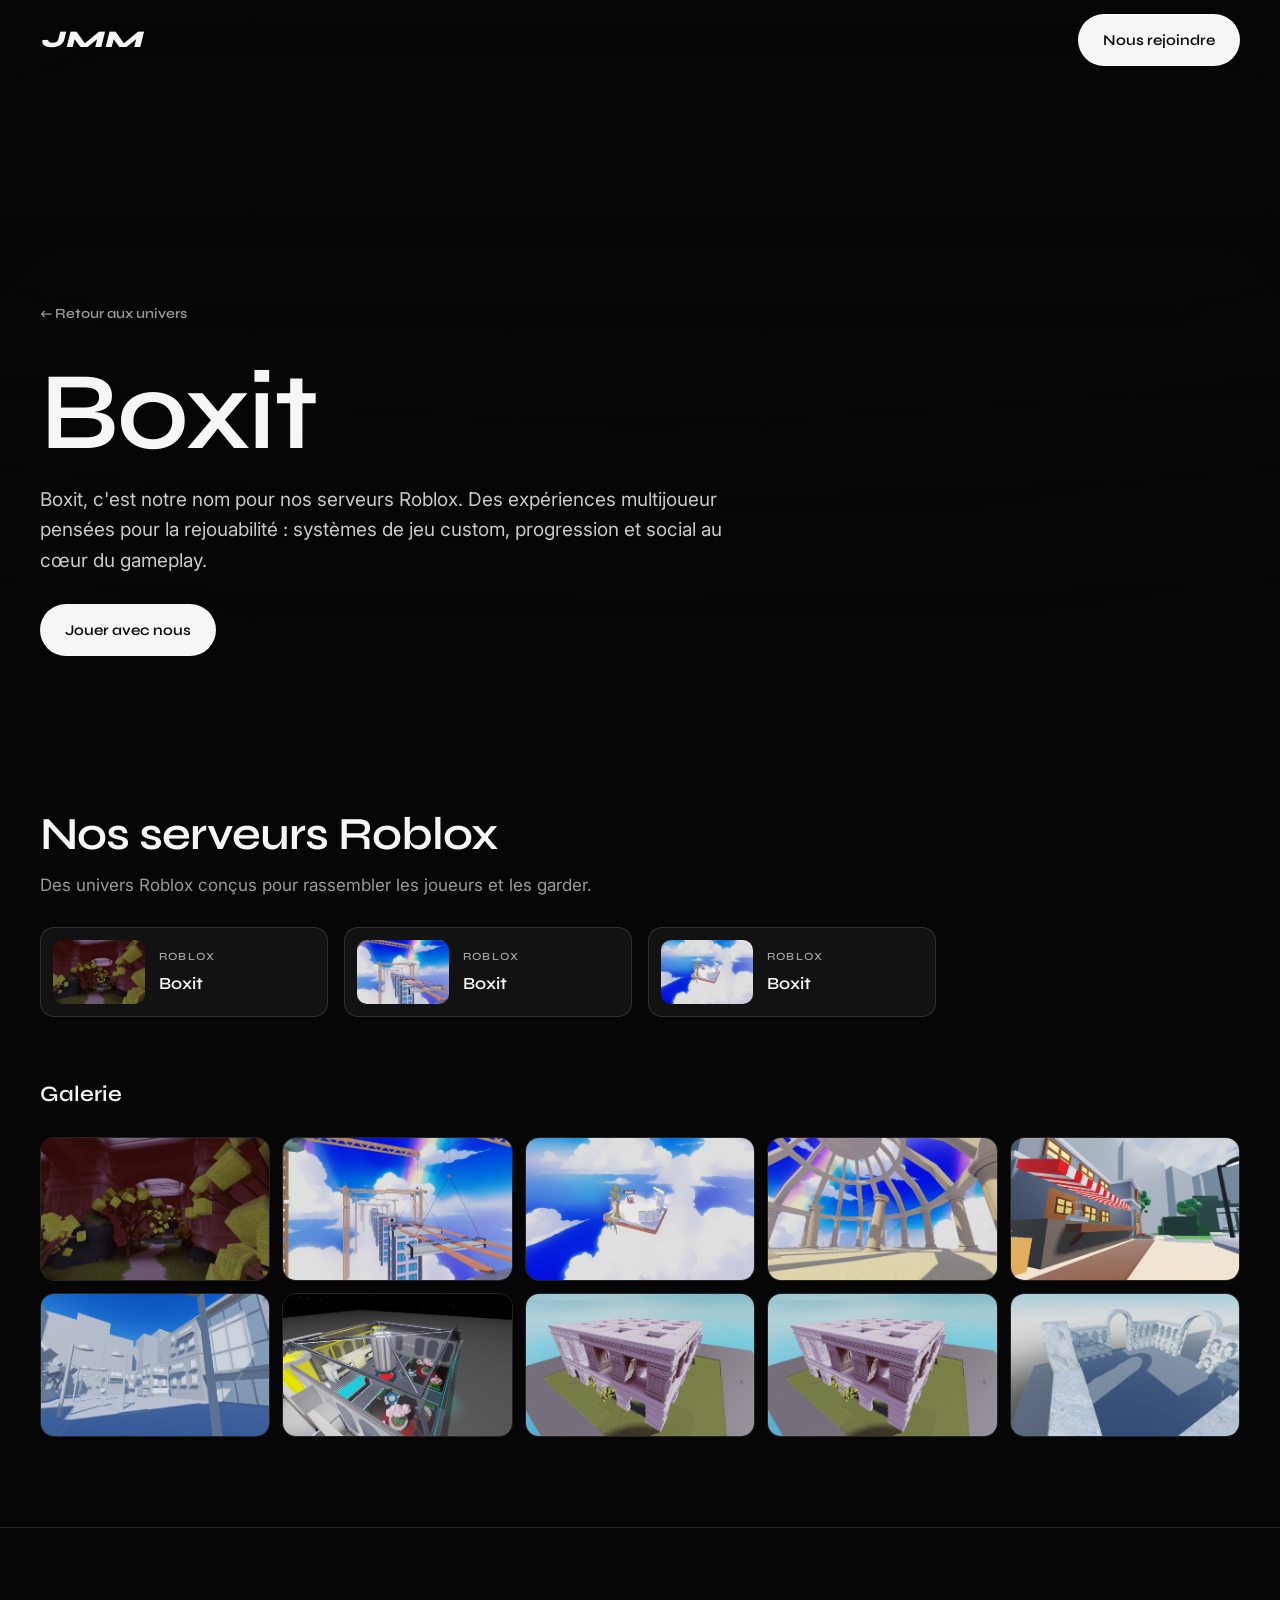
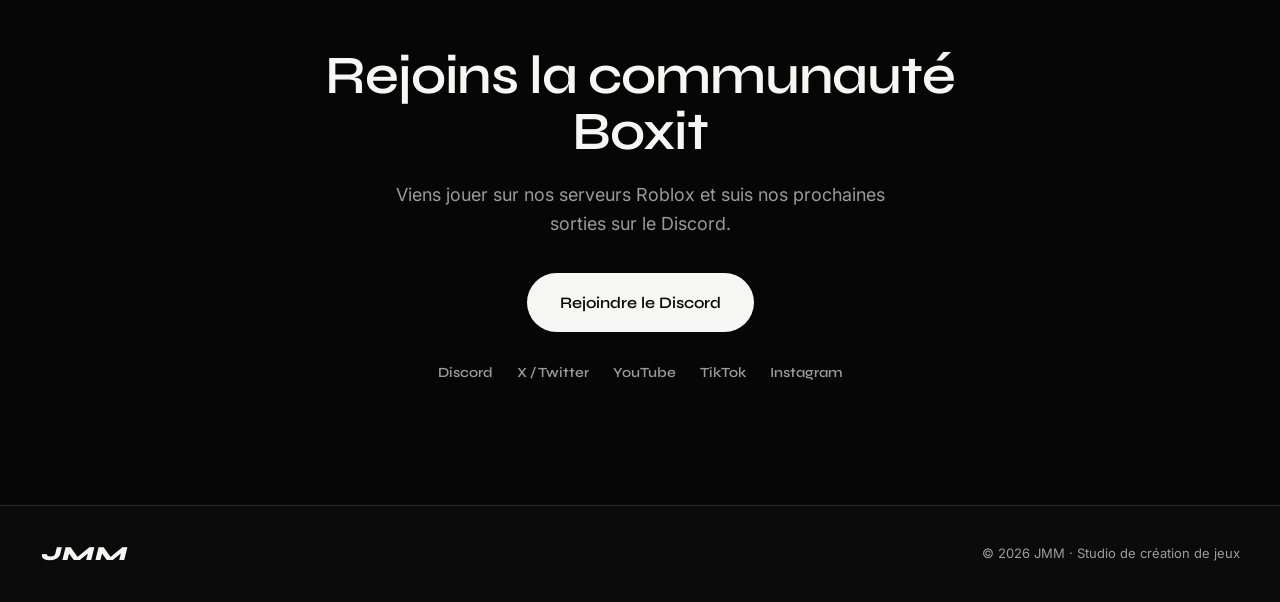
==== commit 81385e4e: "Galerie Boxit : 10 images sur 2 lignes (format gallery--big) Co-Authored-By: Claude Opus 4.8 (1M con" ====
--- a/boxit.html
+++ b/boxit.html
@@ -51,7 +51,7 @@
       </div>
 
       <h3 class="detail__subtitle">Galerie</h3>
-      <div class="gallery">
+      <div class="gallery gallery--big">
         <img src="images/boxit-1.png" alt="Boxit - capture 1" />
         <img src="images/boxit-2.png" alt="Boxit - capture 2" />
         <img src="images/boxit-3.png" alt="Boxit - capture 3" />
@@ -60,6 +60,8 @@
         <img src="images/boxit-6.png" alt="Boxit - capture 6" />
         <img src="images/boxit-7.png" alt="Boxit - capture 7" />
         <img src="images/boxit-8.png" alt="Boxit - capture 8" />
+        <img src="images/boxit-9.png" alt="Boxit - capture 9" />
+        <img src="images/boxit-10.png" alt="Boxit - capture 10" />
       </div>
     </div>
   </section>
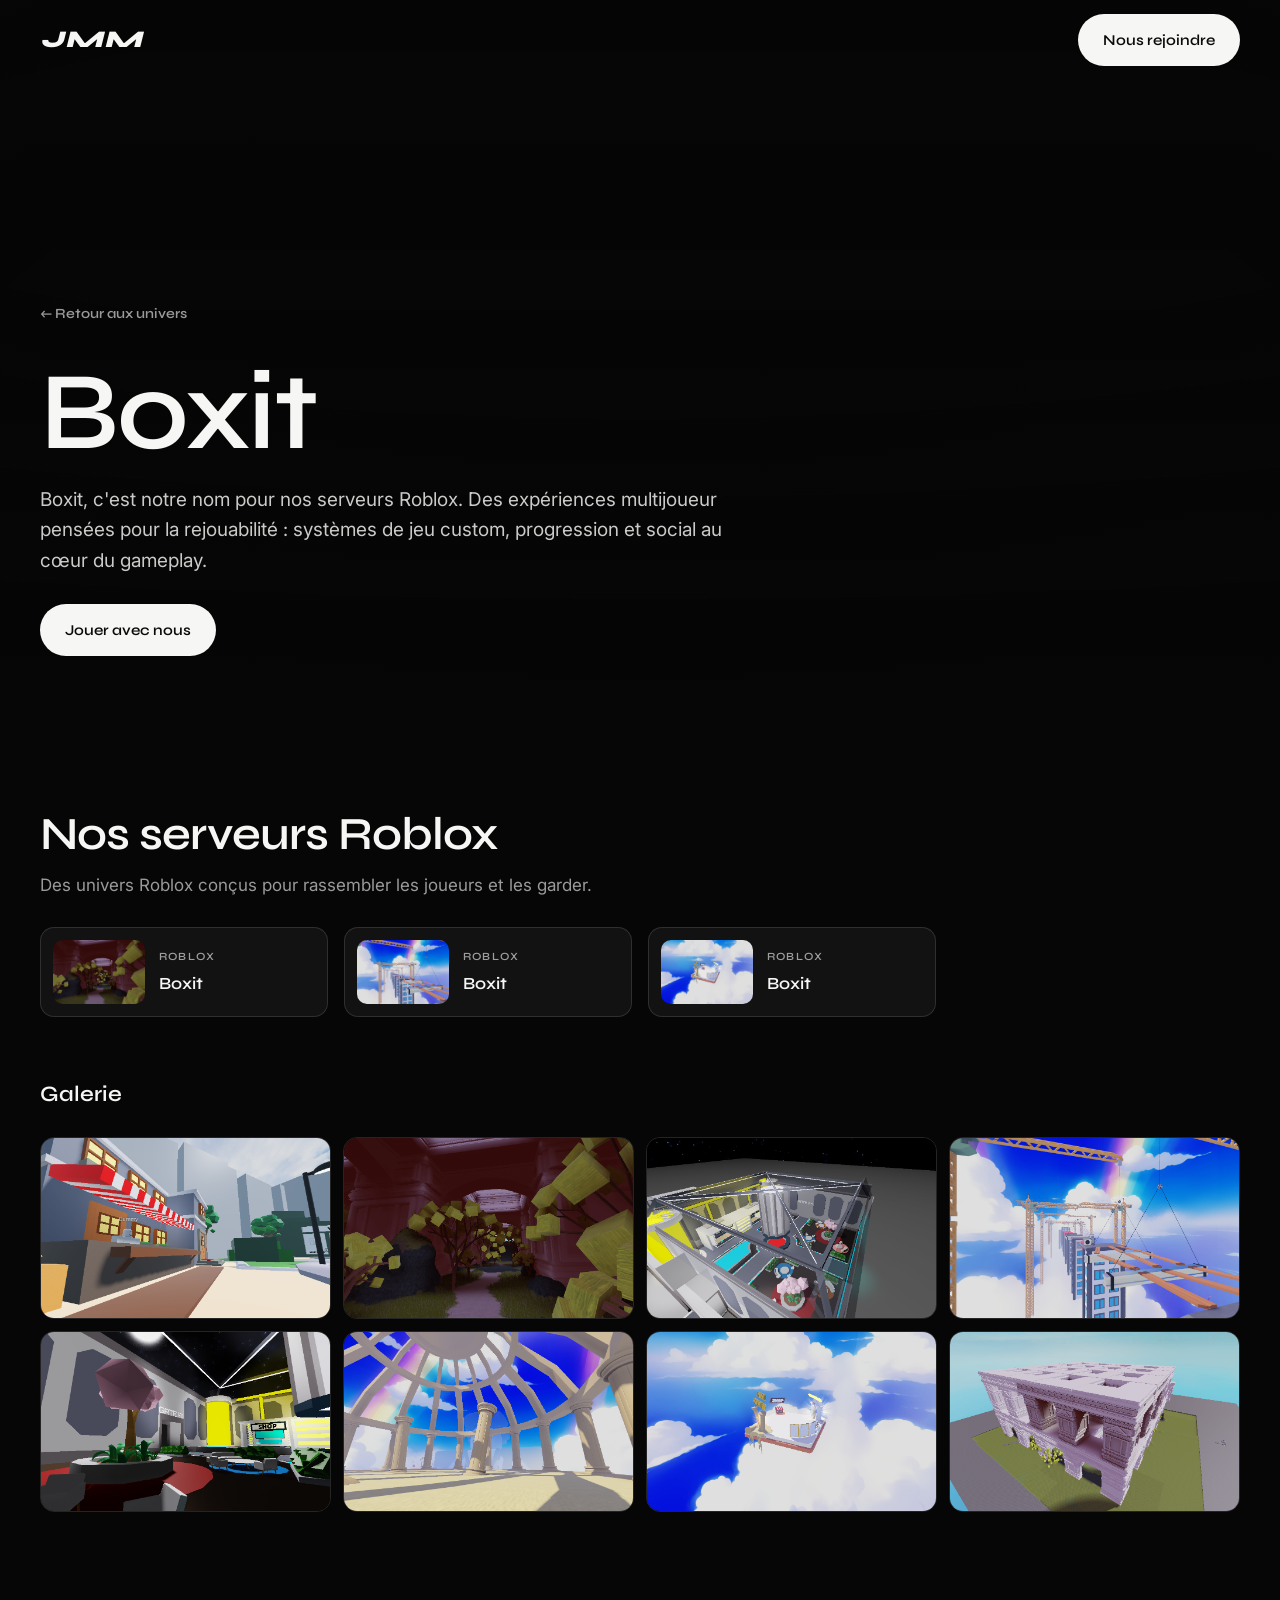
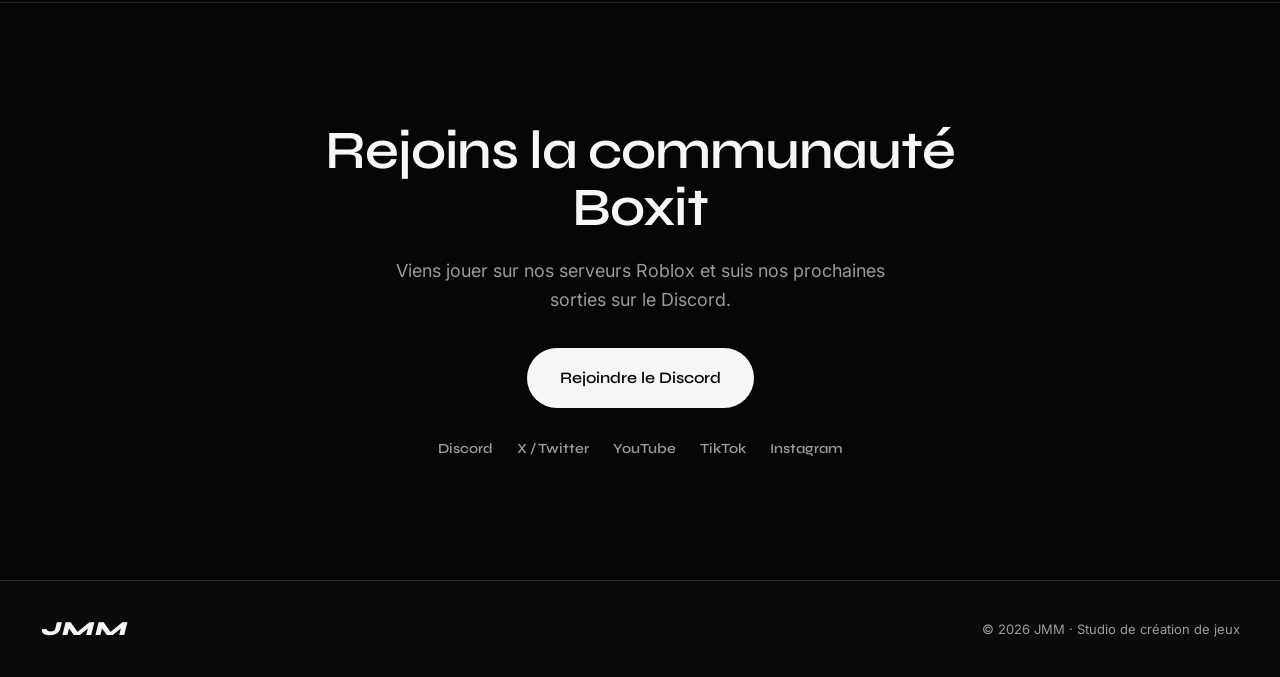
==== commit 611f0c2e: "Galerie Boxit : curation 8 images variees (retire doublon batiment rose + decors vides) Co-Authored-" ====
--- a/boxit.html
+++ b/boxit.html
@@ -51,17 +51,15 @@
       </div>
 
       <h3 class="detail__subtitle">Galerie</h3>
-      <div class="gallery gallery--big">
-        <img src="images/boxit-1.png" alt="Boxit - capture 1" />
-        <img src="images/boxit-2.png" alt="Boxit - capture 2" />
-        <img src="images/boxit-3.png" alt="Boxit - capture 3" />
-        <img src="images/boxit-4.png" alt="Boxit - capture 4" />
-        <img src="images/boxit-5.png" alt="Boxit - capture 5" />
-        <img src="images/boxit-6.png" alt="Boxit - capture 6" />
-        <img src="images/boxit-7.png" alt="Boxit - capture 7" />
-        <img src="images/boxit-8.png" alt="Boxit - capture 8" />
-        <img src="images/boxit-9.png" alt="Boxit - capture 9" />
-        <img src="images/boxit-10.png" alt="Boxit - capture 10" />
+      <div class="gallery gallery--4">
+        <img src="images/boxit-5.png" alt="Boxit - rue commerçante" />
+        <img src="images/boxit-1.png" alt="Boxit - parc automnal" />
+        <img src="images/boxit-7.png" alt="Boxit - intérieur multijoueur" />
+        <img src="images/boxit-2.png" alt="Boxit - chantier" />
+        <img src="images/boxit-11.png" alt="Boxit - boutique" />
+        <img src="images/boxit-4.png" alt="Boxit - rotonde" />
+        <img src="images/boxit-3.png" alt="Boxit - île flottante" />
+        <img src="images/boxit-8.png" alt="Boxit - bâtiment" />
       </div>
     </div>
   </section>
--- a/styles.css
+++ b/styles.css
@@ -166,10 +166,11 @@
 .detail__subtitle { font-family: var(--head); font-weight: 600; font-size: 22px; margin-top: 60px; }
 .gallery { display: grid; grid-template-columns: repeat(auto-fill, minmax(180px, 1fr)); gap: 12px; margin-top: 24px; grid-auto-flow: dense; }
 .gallery--big { grid-template-columns: repeat(5, 1fr); }
+.gallery--4 { grid-template-columns: repeat(4, 1fr); }
 .gallery > img { width: 100%; aspect-ratio: 16 / 10; object-fit: cover; border-radius: 14px; border: 1px solid var(--line); display: block; cursor: zoom-in; transition: opacity .2s; }
 .gallery > img:hover { opacity: .85; }
-@media (max-width: 900px) { .gallery--big { grid-template-columns: repeat(3, 1fr); } }
-@media (max-width: 560px) { .gallery--big { grid-template-columns: repeat(2, 1fr); } }
+@media (max-width: 900px) { .gallery--big, .gallery--4 { grid-template-columns: repeat(3, 1fr); } }
+@media (max-width: 560px) { .gallery--big, .gallery--4 { grid-template-columns: repeat(2, 1fr); } }
 
 /* ===== Lightbox ===== */
 .lightbox { position: fixed; inset: 0; z-index: 200; display: none; align-items: center; justify-content: center; background: rgba(0,0,0,.93); padding: 24px; }
